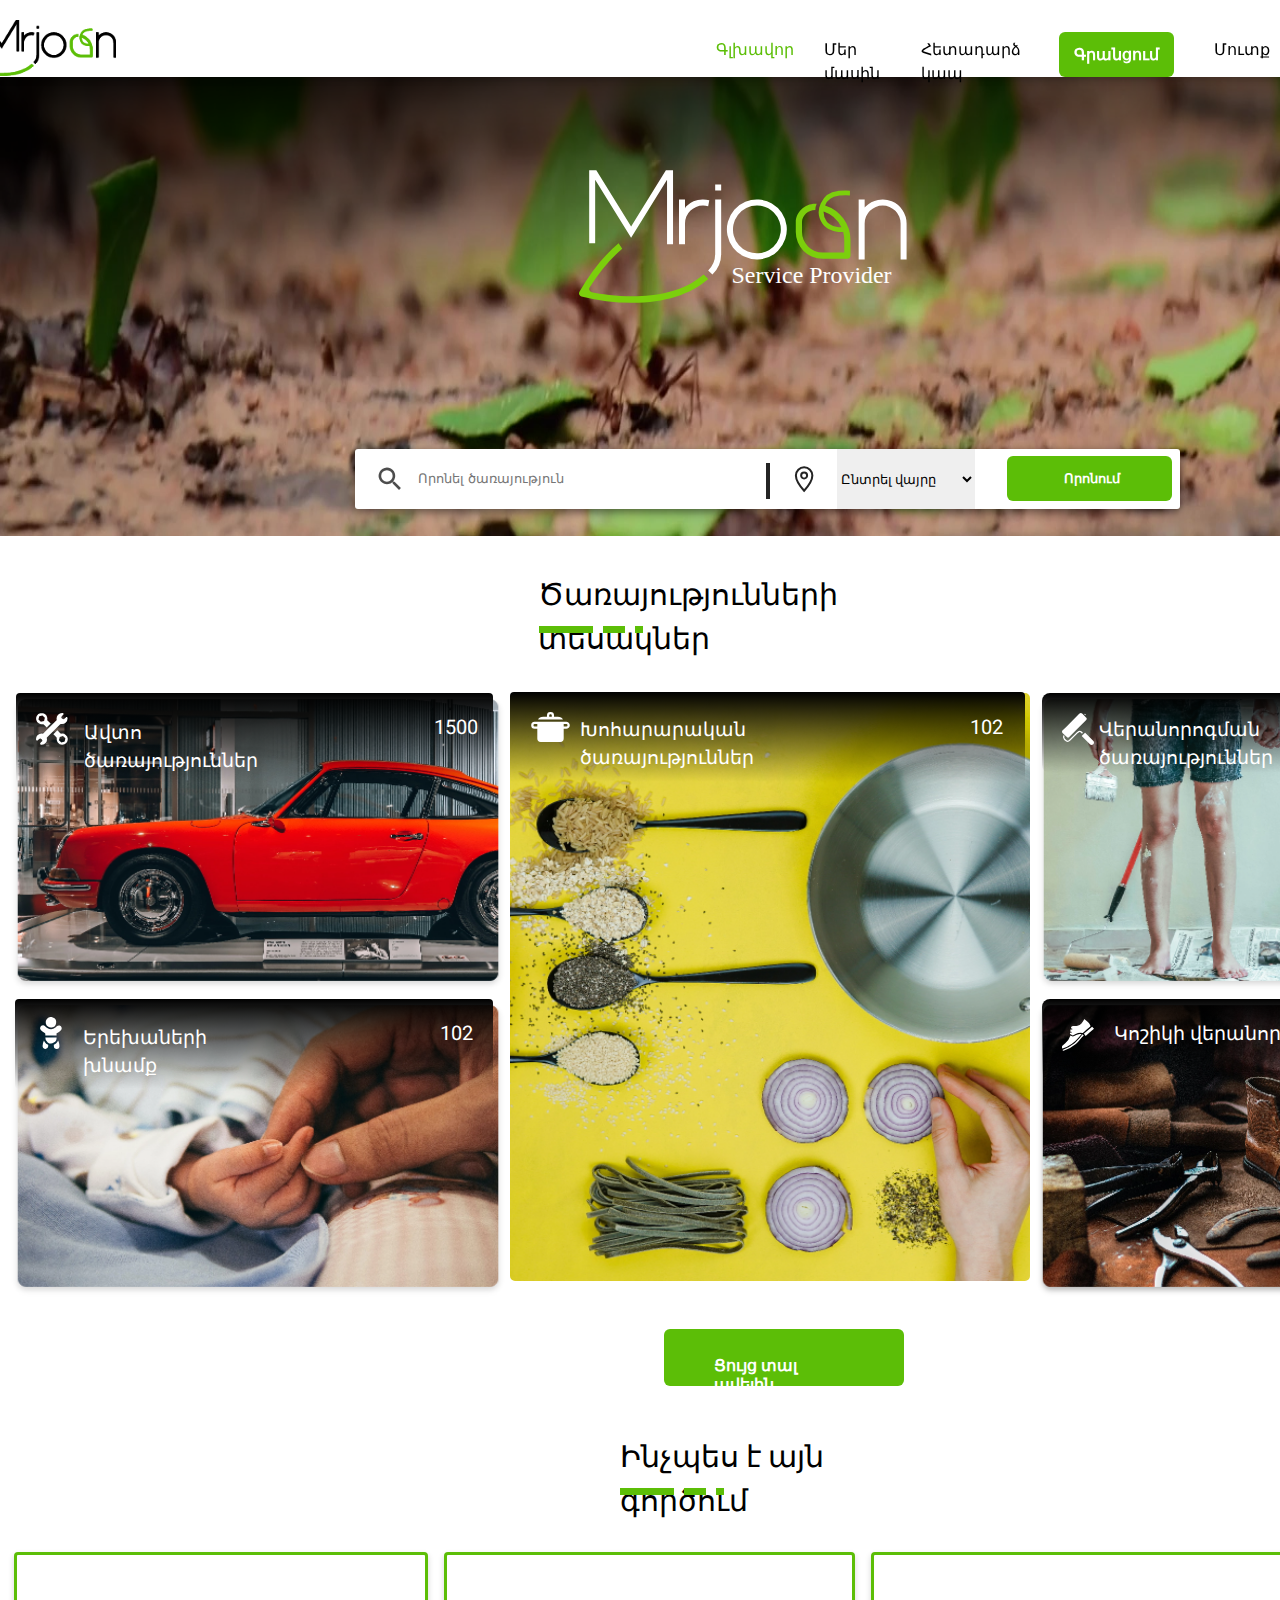
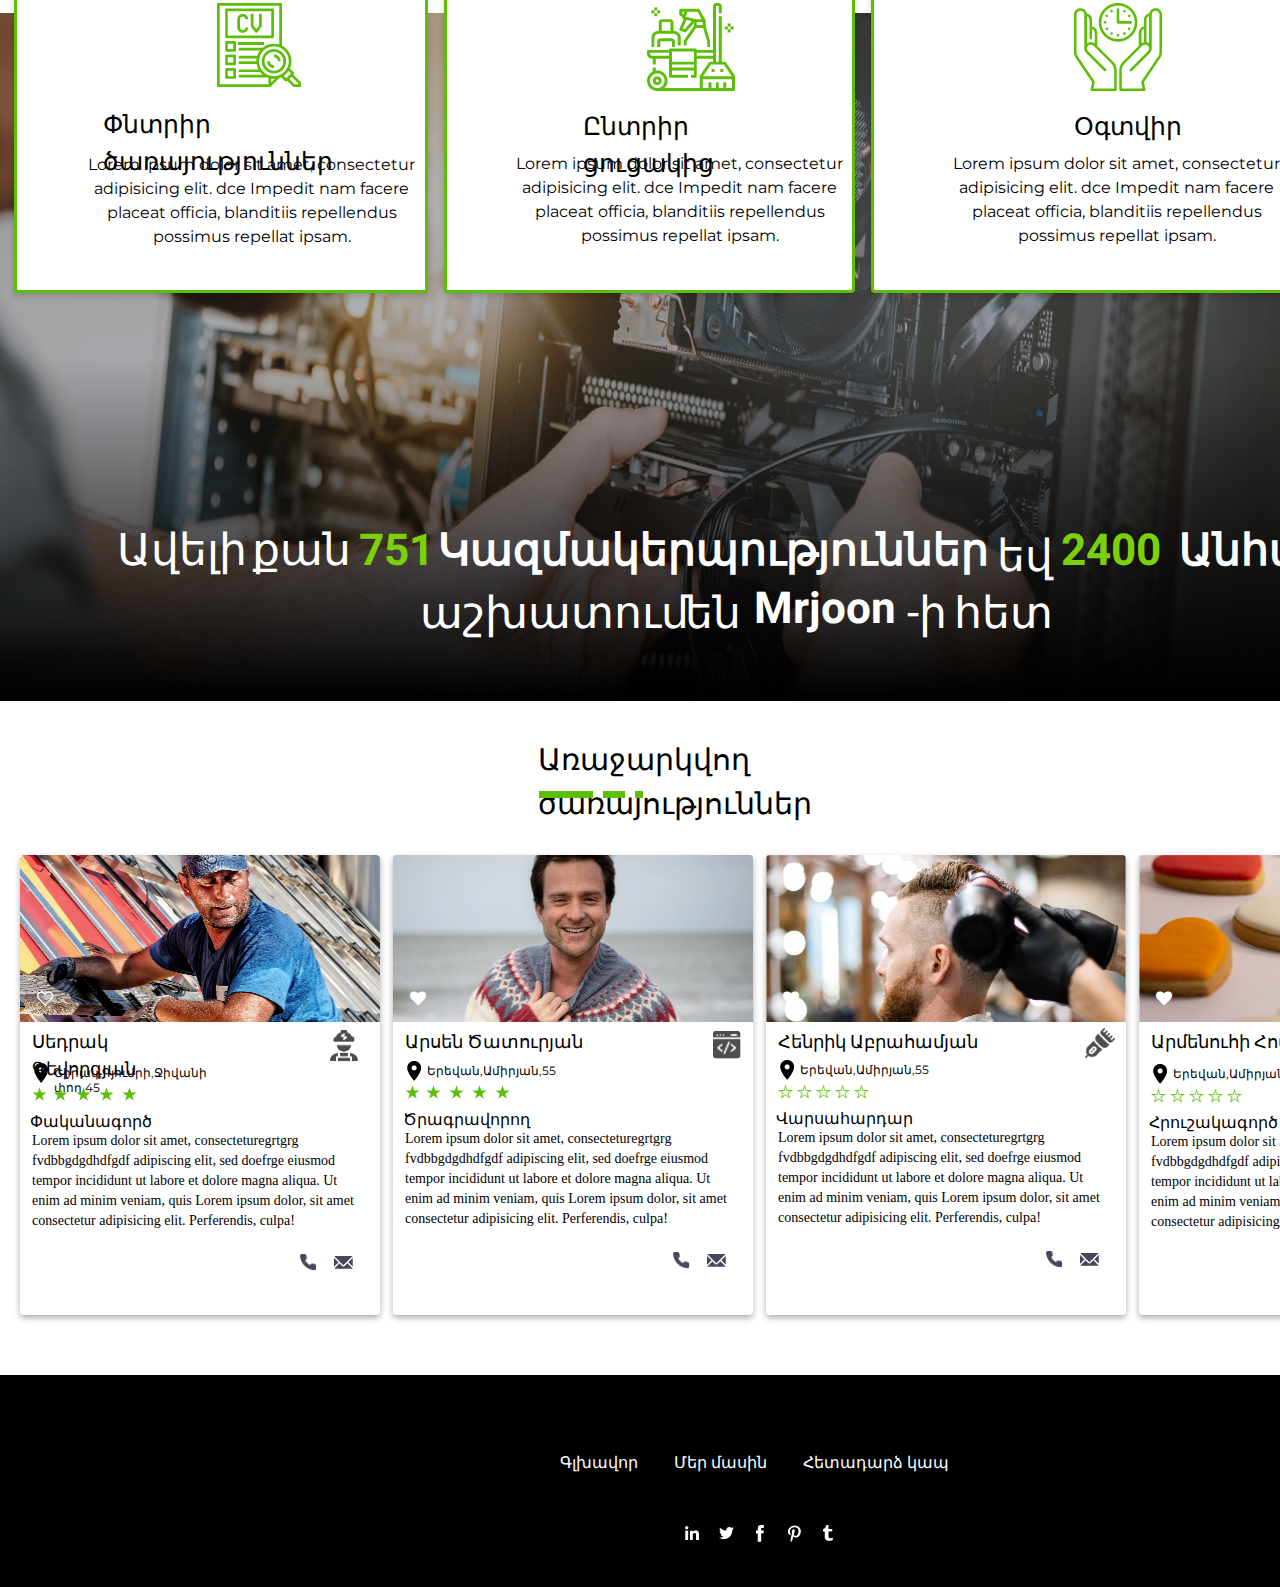
==== index.html @ b2a1189c "first" ====
<!DOCTYPE html>
<html lang="en">
<head>
    <meta charset="UTF-8">
    <meta http-equiv="X-UA-Compatible" content="IE=edge">
    <meta name="viewport" content="width=device-width, initial-scale=1.0">
    <title>Document</title>
    <link rel="stylesheet" href="style.css">
    <link href="https://cdn.jsdelivr.net/npm/bootstrap@5.1.3/dist/css/bootstrap.min.css" rel="stylesheet" integrity="sha384-1BmE4kWBq78iYhFldvKuhfTAU6auU8tT94WrHftjDbrCEXSU1oBoqyl2QvZ6jIW3" crossorigin="anonymous">
    <link rel="preconnect" href="https://fonts.googleapis.com">
    <link rel="preconnect" href="https://fonts.gstatic.com" crossorigin>
    <link href="https://fonts.googleapis.com/css2?family=Montserrat:wght@400;500;700&display=swap" rel="stylesheet">
    <link rel="preconnect" href="https://fonts.googleapis.com">
    <link rel="preconnect" href="https://fonts.gstatic.com" crossorigin>
    <link href="https://fonts.googleapis.com/css2?family=Heebo:wght@500&family=Montserrat:wght@400;700&display=swap" rel="stylesheet">
    <link rel="stylesheet" href="https://stackpath.bootstrapcdn.com/font-awesome/4.7.0/css/font-awesome.min.css">
</head>
<body>

<header class="container-fluid">
  <nav class="mynav">
    <ul class="myul">
      <img class="mymrjon" src="./img/Group 2733.png" alt="">
      <li class="home"><a class="ahome" href="#">Գլխավոր</a></li>
      <li class="about"><a href="#">Մեր մասին</a></li>
      <li class="contact"><a href="#">Հետադարձ կապ</a></li>
      <li class="regist"><button class="butregist"><a class="das" href="./grancum/grancum.html">Գրանցում</a></button></li>
      <li class="welcome"><a href="../mutq/mutq.html">Մուտք</a></li>
    </ul>
  </nav>
</header>

<section class="mrjprovider">
  <img class="logmrjon" src="./img/Group 2735.svg" alt="">
  <div class="search">
    <img class="searchicon" src="./img/search_black_24dp.svg" alt="">
    <input type="text" id="searchinput" placeholder="Որոնել ծառայություն">
    <div class="bord"></div>
    <img class="searchicon" src="./img/Place Icon.svg" alt="">
    <select name="" id="" class="mysel">
      <option value="" class="myoption">Ընտրել վայրը</option>
    </select>
    <button id="searchbut"><a href="#" id="voronum">Որոնում</a></button>
  </div>
</section>

<h6 class="service">Ծառայությունների տեսակներ</h6>

<div class="borders">
  <div class="b1"></div>
  <div class="b2"></div>
  <div class="b3"></div>
</div>


<section class="services">
   <div class="aaaa">
    <div class="car">
      <div class="gorciqner">
        <div class="klyuch"></div>
        <h6 class="ser">Ավտո ծառայություններ</h6>
        <h6 class="num1500">1500</h6>
      </div>
    </div>
    <div class="baby">
      <div class="babyies">
        <div class="babicon"></div>
        <h6 class="xnamq">Երեխաների խնամք</h6>
        <h6 class="num102">102</h6>
      </div>
    </div>
   </div>

   <div class="bbbb">
    <div class="povr">
      <div class="povres">
        <div class="povicon"></div>
        <h6 class="povser">Խոհարարական ծառայություններ</h6>
        <h6 class="pov102">102</h6>
      </div>
    </div>
   </div>

   <div class="cccc">
    <div class="ren">
     <div class="renaus">
      <div class="renicon"></div>
      <h6 class="renser">Վերանորոգման ծառայություններ</h6>
      <h6 class="num2">2</h6>
     </div>
    </div>
    <div class="shoes">
      <div class="shoesflex">
        <div class="shoesicon"></div>
        <h6 class="shoesrem">Կոշիկի վերանորոգում</h6>
        <h6 class="num36">36</h6>
      </div>
    </div>
   </div>
</section>

<!-- gorcel -->

<section class="g">
  <button class="cuycbut"><p class="txt">Ցույց տալ ավելին</p></button>
  <h6 class="araj">Ինչպես է այն գործում</h6>
  <div class="borders1">
    <div class="b1"></div>
    <div class="b2"></div>
    <div class="b3"></div>
  </div>
</section>

<section class="green">
    <div class="gren1">
      <div class="cv"></div>
      <h6 class="searchtxt">Փնտրիր ծառայություններ</h6>
      <div class="text">
        Lorem ipsum dolor sit amet, 
        consectetur adipisicing elit. dce
        Impedit nam facere placeat officia, 
        blanditiis repellendus possimus repellat ipsam.
      </div>
    </div>
    <div class="gren2">
      <div class="vib"></div>
      <h6 class="cuc">Ընտրիր ցուցակից</h6>
      <div class="text1">
        Lorem ipsum dolor sit amet, 
        consectetur adipisicing elit. dce
        Impedit nam facere placeat officia, 
        blanditiis repellendus possimus repellat ipsam.
      </div>
    </div>
    <div class="gren3">
      <div class="time"></div>
      <h6 class="og">Օգտվիր</h6>
      <div class="text1 x2">
        Lorem ipsum dolor sit amet, 
        consectetur adipisicing elit. dce
        Impedit nam facere placeat officia, 
        blanditiis repellendus possimus repellat ipsam.
      </div>
    </div>
</section>

<!-- plakat -->
<section class="plakat">
  <div class="rec">
    <h6 class="aveli">Ավելի</h6>
    <h6 class="qan">քան</h6>
    <b class="num751">751</b>
    <b class="kazm">Կազմակերպություններ</b>
    <h6 class="ev">եվ</h6>
    <b class="num2400">2400</b>
    <b class="anhat">Անհատ</b>
  </div>

  <div class="rec1">
    <h6 class="work">աշխատում</h6>
    <h6 class="en">են</h6>
    <b class="mrjtext">Mrjoon</b>
    <h6 class="i">-ի</h6>
    <h6 class="het">հետ</h6>
  </div>
</section>

<!-- arajarkvox -->

<section class="arsection">
  <h6 class="artext">Առաջարկվող ծառայություններ</h6>
  <div class="borders">
    <div class="b1"></div>
    <div class="b2"></div>
    <div class="b3"></div>
  </div>
</section>

<!-- mens -->

<section class="men">
  <div class="pak">
    <div class="pakman">
      <i class="fa fa-heart-o" aria-hidden="true"></i>
    </div>
    <div class="anun">
      <h6 class="pakname">Սեդրակ Գեվորգյան</h6>
      <div class="pakicon"></div>
    </div>

    <div class="address">
      <div class="oxak"></div>
      <p class="shirak">Շիրակ,Գյումրի,Ջիվանի փող,45</p>
    </div>

    <div class="stars">
      <div class="star1"></div>
      <div class="star1 s2"></div>
      <div class="star1 s2"></div>
      <div class="star1 s2"></div>
      <div class="star1 s2"></div>
    </div>

    <h6 class="pakanagorc">Փականագործ</h6>

    <div class="paktext">Lorem ipsum dolor sit amet, consecteturegrtgrg fvdbbgdgdhdfgdf adipiscing elit, sed doefrge eiusmod tempor incididunt ut labore et dolore magna aliqua. Ut enim ad minim veniam, quis Lorem ipsum dolor, sit amet consectetur adipisicing elit. Perferendis, culpa!</div>

    <div class="tels">
      <div class="tel"></div>
      <div class="sms"></div>
    </div>
  </div>

  <div class="developer">
    <div class="front">
      <i class="fa fa-heart" aria-hidden="true"></i>
    </div>
    <div class="fr">
      <h6 class="frontman">Արսեն Ծատուրյան</h6>
      <div class="fronticon">
        
      </div>
    </div>
    <div class="adrress1">
      <div class="oxak"></div>
      <p class="shirak">Երեվան,Ամիրյան,55</p>
    </div>
    <div class="stars">
      <div class="star1"></div>
      <div class="star1 s2"></div>
      <div class="star1 s2"></div>
      <div class="star1 s2"></div>
      <div class="star1 s2"></div>
    </div>
    <h6 class="op">Ծրագրավորող</h6>
    <div class="paktext">Lorem ipsum dolor sit amet, consecteturegrtgrg fvdbbgdgdhdfgdf adipiscing elit, sed doefrge eiusmod tempor incididunt ut labore et dolore magna aliqua. Ut enim ad minim veniam, quis Lorem ipsum dolor, sit amet consectetur adipisicing elit. Perferendis, culpa!</div>
    <div class="tels">
      <div class="tel"></div>
      <div class="sms"></div>
    </div>
  </div>
  </div>

 
  <div class="barber">
    <div class="barberman">
      <i class="fa fa-heart" aria-hidden="true"></i>
    </div>
    <div class="baar">
      <h6 class="hen">Հենրիկ Աբրահամյան</h6>
      <div class="bab">
      </div>
    </div>
    <div class="adress2">
      <div class="oxak"></div>
      <p class="shirak">Երեվան,Ամիրյան,55</p>
    </div>
    <div class="opstars">
      <div class="star6 o1"></div>
      <div class="star6"></div>
      <div class="star6"></div>
      <div class="star6"></div>
      <div class="star6"></div>
    </div>
    <h6 class="vars">Վարսահարդար</h6>
    <div class="paktext">Lorem ipsum dolor sit amet, consecteturegrtgrg fvdbbgdgdhdfgdf adipiscing elit, sed doefrge eiusmod tempor incididunt ut labore et dolore magna aliqua. Ut enim ad minim veniam, quis Lorem ipsum dolor, sit amet consectetur adipisicing elit. Perferendis, culpa!</div>
    <div class="telephone">
      <div class="tel"></div>
      <div class="sms"></div>
    </div>
  </div>

  <div class="hr">
    <div class="hrushak">
      <i class="fa fa-heart" aria-hidden="true"></i>
    </div>
   <div class="hah">
    <h6 class="hrman">Արմենուհի Հովhաննիսյան</h6>
    <div class="hricon"></div>
   </div>
   <div class="adress2">
    <div class="oxak"></div>
    <p class="shirak">Երեվան,Ամիրյան,55</p>
  </div>
  <div class="opstars">
    <div class="star6 o1"></div>
    <div class="star6"></div>
    <div class="star6"></div>
    <div class="star6"></div>
    <div class="star6"></div>
  </div>
  <h6 class="hrash">Հրուշակագործ</h6>
  <div class="paktext">Lorem ipsum dolor sit amet, consecteturegrtgrg fvdbbgdgdhdfgdf adipiscing elit, sed doefrge eiusmod tempor incididunt ut labore et dolore magna aliqua. Ut enim ad minim veniam, quis Lorem ipsum dolor, sit amet consectetur adipisicing elit. Perferendis, culpa!</div>
  <div class="telephone">
    <div class="tel"></div>
    <div class="sms"></div>
  </div>
  </div>

</section>

<!-- footer -->
<footer class="foot">
  <nav class="fotnav">
    <ul class="fotul">
      <li class="fothome"><a href="#">Գլխավոր</a></li>
      <li><a href="#">Մեր մասին</a></li>
      <li><a href="#">Հետադարձ կապ</a></li>
    </ul>
  </nav>
  <div class="icons">
    <img class="in" src="./img/Group 2458.png" alt="">
    <img src="./img/Group 2457.png" alt="">
    <img src="./img/Group 2460 (1).svg" alt="">
    <img src="./img/Group 2459.png" alt="">
    <img src="./img/Group 2456.png" alt="">
  </div>
</footer>

<script src="script.js"></script>
<script src="https://cdn.jsdelivr.net/npm/bootstrap@5.1.3/dist/js/bootstrap.bundle.min.js" integrity="sha384-ka7Sk0Gln4gmtz2MlQnikT1wXgYsOg+OMhuP+IlRH9sENBO0LRn5q+8nbTov4+1p" crossorigin="anonymous"></script>    
<script src="https://cdn.jsdelivr.net/npm/@popperjs/core@2.10.2/dist/umd/popper.min.js" integrity="sha384-7+zCNj/IqJ95wo16oMtfsKbZ9ccEh31eOz1HGyDuCQ6wgnyJNSYdrPa03rtR1zdB" crossorigin="anonymous"></script>
<script src="https://cdn.jsdelivr.net/npm/bootstrap@5.1.3/dist/js/bootstrap.min.js" integrity="sha384-QJHtvGhmr9XOIpI6YVutG+2QOK9T+ZnN4kzFN1RtK3zEFEIsxhlmWl5/YESvpZ13" crossorigin="anonymous"></script>
</body>
  </html>
---- style.css ----
*{
    margin: 0;
    padding: 0;

}

body{
    font-family: 'Montserrat', sans-serif;
    font-family: 'Heebo', sans-serif;
}
/* header */


.container-fluid{
    width: 100%;
    background: #FFFFFF 0% 0% no-repeat padding-box;
    box-shadow: 0px 3px 6px #00000029;
    opacity: 1;
    position: fixed;
}

.mynav{
    width: 100%;
    height: 100%;
}

.myul{
    display: flex;
    width: 100%;
    height: 100%;
}

.mymrjon{
    width: 136px;
    height: 56px;
    background: transparent url('img/Group 2733.png') 0% 0% no-repeat padding-box;
    opacity: 1;
    background-size: 100% 100%;
    margin-top: 20px;
    margin-left: -20px;
}

.myul>li{
    list-style: none;
    margin-top: 38px;
}

.myul>li>a{
    color: black;
    text-decoration: none;
}

.myul>li>a:hover{
    color: #5CBE07;
}

.home{
width: 112px;
height: 32px;
opacity: 1;
margin-left: 600px;
}

.home>.ahome{
    color: #5CBE07;
}

.about{
width: 112px;
height: 32px;
opacity: 1;
margin-left: 30px;
}

.contact{
width: 153px;
height: 32px;
opacity: 1;
margin-left: 30px;
}

.welcome{
width: 112px;
height: 32px;
opacity: 1;
margin-left: 70px;
}

.myul>.regist{
width: 155px;
height: 45px;
margin-top: 32px;
margin-left: 8px;
}

.butregist{
width: 100%;
height: 100%;
background: #5CBE07 0% 0% no-repeat padding-box;
border-radius: 6px;
opacity: 1;
border: none;
margin-left: 30px;
}



.butregist>a{
    width: 79px;
    height: 21px;
    text-align: left;
    font-size: 16px;
    font-weight: 600;
    letter-spacing: 0px;
    color: #FFFFFF;
    opacity: 1;
    text-decoration: none;
    margin-top: 12px;
    margin-bottom: 12px;
}

.butregist:hover{
    opacity: 0.8;
    transition: 1s;
}

.butregist:hover .das{
    color: #000000;
}

/* section */

.mrjprovider{
    width: 100%;
    height: 536px;
    background: transparent url('img/Mask Group 1.png') 0% 0% no-repeat padding-box;
    opacity: 1;
    background-size: 100% 100%;
    background-color: #4f4f50;
}

.logmrjon{
width: 341px;
height: 133px;
margin-left: 579px;
margin-top: 170px;
}


/* search */

.search{
width: 825px;
height: 60px;
background: #FFFFFF 0% 0% no-repeat padding-box;
box-shadow: 0px 3px 10px #00000082;
opacity: 1;
margin-left: 355px;
margin-top: 139px;
display: flex;
border-radius: 3px;
}

.searchicon{
width: 32px;
height: 32px;
opacity: 1;
margin-top: 15.66px;
margin-left: 21.41px;
}

#searchinput{
width: 167px;
height: 21px;
margin-top: 19px;
margin-left: 13.59px;
border: none;
}

.searchinput::placeholder{
text-align: left;
font-size: 16px;
font-weight: 400;
letter-spacing: 0px;
color: #4D4D4D;
opacity: 0.61;
}

.bord{
    width: 0px;
    height: 32px;
    border: 2px solid #242424;
    opacity: 1;
    margin-left: 181px;
    margin-top: 13.5px;
}

.searchicon{
width: 28px;
height: 28px;
opacity: 1;
}


.mysel{
    border: none;
    margin-left: 17.31px;
    padding-right: 22px;
}

.myoption{
    width: 111px;
    height: 21px;
    text-align: left;
    font-size: 19px;
    font-weight: 400;
    letter-spacing: 0px;
    color: #242424;
    margin-top: 19px;
}

#searchbut{
width: 175px;
height: 45px;
background: #5CBE07 0% 0% no-repeat padding-box;
border-radius: 6px;
opacity: 1;
border: none;
margin-left: 32px;
margin-top: 7px;
margin-right: 8px;
}

#searchbut:hover{
    opacity: 0.8;
    transition: 1s;
}

#searchbut:hover #voronum{
    color: #000000;
}

#voronum{
width: 66px;
height: 21px;
text-align: left;
font-weight: 600;
letter-spacing: 0px;
color: #FFFFFF;
opacity: 1;
margin-left: 5px;
margin-top: 13px;
text-decoration: none;
}

/* services */

.service{
width: 445px;
height: 40px;
text-align: left;
font-size: 30px;
font-weight: 400;
letter-spacing: 0px;
color: #000000;
opacity: 1;
margin-left: 538px;
margin-top: 38px;
}

.borders{
    display: flex;
    margin-left: 539px;
    margin-top: 12px;
}

.b1{
width: 54px;
height: 7px;
background: #5CBE07 0% 0% no-repeat padding-box;
opacity: 1;
}

.b2{
width: 22px;
height: 7px;
background: #5CBE07 0% 0% no-repeat padding-box;
opacity: 1;
margin-left: 10px;
}

.b3{
width: 8px;
height: 7px;
background: #5CBE07 0% 0% no-repeat padding-box;
opacity: 1;
margin-left: 10px;
}

/* service images */

.services{
    display: flex;
    width: 100%;
    margin-top: 57px;
}

.aaaa{
    width: 530px;
    height: 300px;;
    margin-left: 5px;
}


.bbbb{
    margin-left: -4px;
}


.cccc{
    margin-left: -2px;
}


.car{
width: 500px;
height: 300px;
border-radius: 8px;
border: 3px solid #FFFFFF;
opacity: 1;
background-image: url(./img/anthony-fomin-XDtFiMyk05Q-unsplash.png);
background-size: 100% 100%;
}

.car:hover{
    transform: scale(1);
    border: none;
}

.car:hover .gorciqner{
    width: 483px;
}

.baby{
width: 500px;
height: 300px;
border: 3px solid #FFFFFF;
border-radius: 8px;
opacity: 1;
background-image: url(./img/aditya-romansa-5zp0jym2w9M-unsplash.png);
background-size: 100% 100%;
}

.povr{
width: 520px;
height: 588px;
border-radius: 8px;
border: 3px solid #FFFFFF;
opacity: 1;
background-image: url(./img/toa-heftiba-oQvESMKUkzM-unsplash.png);
background-size: 100% 100%;
}

 .ren{
    width: 500px;
    height: 300px;
    opacity: 1;
    border-radius: 8px;
    background-image: url(./img/roselyn-tirado-GDWmu0bFfS4-unsplash.png);
    background-size: 100% 100%;
    border: 3px solid #FFFFFF;
    }
    
    .shoes{
    width: 500px;
    height: 300px;
    border-radius: 8px;
    opacity: 1;
    background-image: url(./img/jose-ramirez-ZcKOxYveLSI-unsplash.png);
    background-size: 100% 100%;
    border: 3px solid #FFFFFF;
    }


    .gorciqner{
        display: flex;
        width: 477px;
        height: 90px;
        border-radius: 4px;
        margin-left: 7.7px;
        background: transparent linear-gradient(180deg, #000000 0%, #00000000 100%) 0% 0% no-repeat padding-box;
    }

    .klyuch{
      width: 32px;
      height: 32px;
     /* UI Properties */
      background: transparent url('img/Group 3044.svg') 0% 0% no-repeat padding-box;
      opacity: 1;
      background-size: 100% 100%;
      margin-top: 20px;
      margin-left: 20px;
    }

    .ser{
    width: 220px;
    height: 24px;
    text-align: left;
    font-size: 19px;
    font-weight: 400;
    letter-spacing: 0px;
    color: #FFFFFF;
    opacity: 1;
    margin-top: 26px;
    margin-left: 16px;
}

    .num1500{
        width: 50px;
        height: 30px;
        text-align: left;
        font-size: 20px;
        font-weight: 400;
        letter-spacing: 0px;
        color: #FFFFFF;
        opacity: 1;
        margin-left: 130px;
        margin-top: 20px;
    }

    .babyies{
        display: flex;
        width: 478px;
        height: 90px;
        border-radius: 4px;
        margin-left: 7px;
        background: transparent linear-gradient(180deg, #000000 0%, #00000000 100%) 0% 0% no-repeat padding-box;
    }

    .babicon{
         width: 32px;
         height: 32px;
         background: transparent url('img/Group 3042.svg') 0% 0% no-repeat padding-box;
         opacity: 1;
         background-size: 100% 100%;
         margin-left: 20.43px;
         margin-top: 18px;
    }

    .xnamq{
        width: 200px;
        height: 24px;
        text-align: left;
        font-size: 19px;
        font-weight: 400;
        letter-spacing: 0px;
        color: #FFFFFF;
        opacity: 1;
        margin-top: 25px;
        margin-left: 16px;
    }

    .num102{
        width: 40px;
        height: 30px;
        text-align: left;
        font-size: 20px;
        font-weight: 400;
        letter-spacing: 0px;
        color: #FFFFFF;
        opacity: 1;
        margin-left: 157px;
        margin-top: 20px
    }

    .povres{
        display: flex;
        width: 515px;
        height: 90px;
        margin-top: -1px;
        border-radius: 4px;
        margin-left: -0.1px;
        background: transparent linear-gradient(180deg, #000000 0%, #00000000 100%) 0% 0% no-repeat padding-box;
    }

    .povicon{
        width: 39px;
        height: 30px;
        background: transparent url('img/cooking-pot.svg') 0% 0% no-repeat padding-box;
        opacity: 1;
        background-size: 100% 100%;
        margin-top: 20px;
        margin-left: 20.66px;
    }


    .povser{
       width: 320px;
       height: 24px;
       text-align: left;
       font-size: 19px;
       font-weight: 400;
       letter-spacing: 0px;
       color: #FFFFFF;
       opacity: 1;
       margin-top: 24px;
       margin-left: 10px;
    }

    .pov102{
        width: 40px;
        height: 30px;
        font-size: 20px;
        font-weight: 400;
        text-align: left;
        letter-spacing: 0px;
        color: #FFFFFF;
        opacity: 1;
        margin-top: 21px;
        margin-left: 70px;
    }

    .renicon{
        width: 32px;
        height: 32px; 
        background: transparent url('img/Group 3053.svg') 0% 0% no-repeat padding-box;
        opacity: 1;
        background-size: 100% 100%;
        margin-top: 20px;
        margin-left: 20px;
    }

    .renaus{
        display: flex;
        width: 477px;
        height: 80px;
        border-radius: 8px;
        margin-left: 8px;
        background: transparent linear-gradient(180deg, #000000 0%, #00000000 100%) 0% 0% no-repeat padding-box;
    }

    .renser{
        width: 321px;
        height: 24px;
        text-align: left;
        font-size: 19px;
        font-weight: 400;
        letter-spacing: 0px;
        color: #FFFFFF;
        opacity: 1;
        margin-top: 23px;
        margin-left: 5px;
    }

    .num2{
        width: 14px;
        height: 30px;
        text-align: left;
        font-size: 20px;
        font-weight: 400;
        letter-spacing: 0px;
        color: #FFFFFF;
        opacity: 1;
        margin-top: 21px;
        margin-left: 69px;

    }

    .shoesflex{
        display: flex;
        width: 478px;
        height: 80px;
        border-radius: 8px;
        margin-left: 8px;
        background: transparent linear-gradient(180deg, #000000 0%, #00000000 100%) 0% 0% no-repeat padding-box;
    }

    .shoesicon{
        width: 32px;
        height: 32px;
        background: transparent url('img/shoe repair.svg') 0% 0% no-repeat padding-box;
        opacity: 1;
        background-size: 100% 100%;
        margin-top: 20px;
        margin-left: 20px;
    }

    .shoesrem{
        width: 250px;
        height: 24px;
        text-align: left;
        font-size: 19px;
        font-weight: 400;
        letter-spacing: 0px;
        color: #FFFFFF;
        opacity: 1;
        margin-top: 21px;
        margin-left: 20px;
    }

    .num36{
        width: 30px;
        height: 30px;
        text-align: left;
        font-size: 20px;
        font-weight: 400;
        letter-spacing: 0px;
        color: #FFFFFF;
        opacity: 1;
        margin-top: 18px;
        margin-left: 110px;
    }



    /*gorcel  */

    .g{
        width: 100%;
    }

    .cuycbut{
        width: 240px;
        height: 57px;
        background: #5CBE07 0% 0% no-repeat padding-box;
        border-radius: 6px;
        opacity: 1;
        margin-left: 664px;
        margin-top: 27px;
        border: none;
    }

    .cuycbut:hover .txt{
        color: #000000;
    }

    .cuycbut:hover{
        opacity: 0.8;
        transition: 1s;
    }

    .txt{
        width: 140px;
        height: 21px;
        text-align: left;
        font-size: 16px;
        font-weight: 600;
        letter-spacing: 0px;
        color: #FFFFFF;
        opacity: 1;
        margin-left: 50px;
        margin-top: 17px;
    }

    .araj{
        width: 326px;
        height: 40px;
        text-align: left;
        font-size: 30px;
        font-weight: 400;
        letter-spacing: 0px;
        color: #000000;
        opacity: 1;
        margin-left: 620px;
        margin-top: 39px;
    }

    .borders1{
        display: flex;
        margin-left: 620px;
        margin-top: 12px;
    }

    /* green */

    .green{
        width: 100%;
        display: flex;
        margin-top: 57px;
    }

    .gren1{
        width: 485px;
        height: 335px;
        background: #FFFFFF 0% 0% no-repeat padding-box;
        box-shadow: 0px 3px 6px #00000029;
        border: 3px solid #5CBE07;
        opacity: 1;
        border-radius: 4px;
        margin-right: 16px;
        margin-left: 14px;
    }

    .gren2{
        width: 485px;
        height: 335px;
        background: #FFFFFF 0% 0% no-repeat padding-box;
        box-shadow: 0px 3px 6px #00000029;
        border: 3px solid #5CBE07;
        opacity: 1;
        border-radius: 4px;
        margin-right: 16px;
    }

    .gren3{
        width: 485px;
        height: 335px;
        background: #FFFFFF 0% 0% no-repeat padding-box;
        box-shadow: 0px 3px 6px #00000029;
        border: 3px solid #5CBE07;
        opacity: 1;
        border-radius: 4px;
    }

    .cv{
        width: 84px;
        height: 84px;
        background: transparent url('img/Group 2452.png') 0% 0% no-repeat padding-box;
        opacity: 1;
        background-size: 100% 100%;
        margin-left: 200px;
        margin-top: 48px;
    }

    .searchtxt{
        width: 322px;
        height: 26px;
        text-align: left;
        font-size: 25px;
        font-weight: 400;
        letter-spacing: 0px;
        color: #000000;
        opacity: 1;
        margin-left: 86px;
        margin-top: 20px;
    }

    .text{
        width: 343px;
        height: 77px;
        text-align: center;
        font: normal normal normal 16px/24px Montserrat;
        letter-spacing: 0px;
        color: #000000;
        opacity: 1;
        margin-left: 63px;
        margin-top: 20px;
    }

    .vib{
        width: 88px;
        height: 88px; 
        background: transparent url('img/cleaning-tools.png') 0% 0% no-repeat padding-box;
        opacity: 1;
        background-size: 100% 100%;
        margin-left: 200px;
        margin-top: 48px;
    }

    .cuc{
        width: 227px;
        height: 33px;
        text-align: left;
        letter-spacing: 0px;
        color: #000000;
        opacity: 1;
        margin-left: 136px;
        margin-top: 18px;
        font-size: 25px;
        font-weight: 400;
    }

    .text1{
        width: 345px;
        height: 88px;
        text-align: center;
        font: normal normal normal 16px/24px Montserrat;
        letter-spacing: 0px;
        color: #000000;
        opacity: 1;
        margin-left: 60px;
        margin-top: 10px;
    }

    .time{
        width: 88px;
        height: 88px;
        background: transparent url('img/time-management.png') 0% 0% no-repeat padding-box;
        opacity: 1;
        background-size: 100% 100%;
        margin-left: 200px;
        margin-top: 48px;
    }

    .og{
        width: 102px;
        height: 33px;
        text-align: left;
        font-size: 25px;
        font-weight: 400;
        letter-spacing: 0px;
        color: #000000;
        opacity: 1;
        margin-left: 200px;
        margin-top: 18px;
    }

    .x2{
        margin-left: 70px;
    }

    /* plakat */

    .plakat{
        width: 100%;
        height: 688px;
        background: transparent url('img/Group\ 2941.png') 0% 0% no-repeat padding-box;
        background-size: 100% 100%;
        margin-top: -280px;
    }

    .rec{
        width: 100%;
        display: flex;
    }

    .aveli{
        width: 127px;
        height: 69px;
        text-align: center;
        font-size: 44px;
        font-weight: 400;
        letter-spacing: 0px;
        color: #FFFFFF;
        margin-top: 506px;
        margin-left: 117px;
    }

    .qan{
        width: 106px;
        height: 69px;
        text-align: center;
        font-size: 44px;
        font-weight: 400;
        letter-spacing: 0px;
        color: #FFFFFF;
        margin-top: 506px;
        margin-left: 8px;
    }

    .kazm{
        width: 551px;
        height: 69px;
        text-align: center;
        font-size: 44px;
        font-weight: 700;
        letter-spacing: 0px;
        color: #FFFFFF;
        margin-top: 506px;
        margin-left: 25px;
    }

    .ev{
        width: 45px;
        height: 69px;
        text-align: center;
        font-size: 44px;
        font-weight: 400;
        letter-spacing: 0px;
        color: #FFFFFF;
        margin-top: 512px;
        margin-left: 8px;
    }

    .num751{
        width: 54px;
        height: 69px;
        text-align: center;
        font-size: 44px;
        font-weight: 700;
        letter-spacing: 0px;
        color: #7BCF0C;
        margin-top: 506px;
        margin-left: 8px;
    }

    .num2400{
        width: 151px;
        height: 69px;
        text-align: center;
        font-size: 44px;
        font-weight: 700;
        letter-spacing: 0px;
        color: #7BCF0C;
        margin-top: 506px;
    }

    .anhat{
        width: 101px;
        height: 69px;
        text-align: center;
        font-size: 44px;
        font-weight: 700;
        letter-spacing: 0px;
        color: #FFFFFF;
        margin-top: 506px;
    }

    .rec1{
        width: 100%;
        display: flex;
        margin-top: -12px;
    }

    .work{
        width: 263px;
        height: 69px;
        text-align: center;
        font-size: 44px;
        font-weight: 400;
        letter-spacing: 0px;
        color: #FFFFFF; 
        margin-left: 420px;
    }

    .en{
        width: 60px;
        height: 69px;
        text-align: center;
        font-size: 44px;
        font-weight: 400;
        letter-spacing: 0px;
        color: #FFFFFF;
    }

    .mrjtext{
        width: 164px;
        height: 69px;
        text-align: center;
        font-size: 44px;
        font-weight: 700;
        letter-spacing: 0px;
        color: #FFFFFF;
        margin-top: -5px;
    }

    .i{
        width: 29px;
        height: 69px;
        text-align: center;
        font-size: 44px;
        font-weight: 400;
        letter-spacing: 0px;
        color: #FFFFFF;
    }

    .het{
        width: 102px;
        height: 69px;
        text-align: center;
        font-size: 44px;
        font-weight: 400;
        letter-spacing: 0px;
        color: #FFFFFF;
        margin-left: 16px;
    }

    /* artext */

    .arsection{
        width: 100%;
    }

    .artext{
        width: 465px;
        height: 40px;
        text-align: left;
        font-size: 30px;
        font-weight: 400;
        letter-spacing: 0px;
        color: #000000;
        opacity: 1;
        margin-left: 538px;
        margin-top: 38px;
    }

    /* mens */

    .men{
        width: 100%;
        display: flex;
        margin-top: 57px;
    }



    .pak{
        width: 360px;
        height: 460px; 
        background: #FFFFFF 0% 0% no-repeat padding-box;
        box-shadow: 0px 3px 6px #00000052;
        border-radius: 4px;
        opacity: 1;
        margin-right: 13px;
        margin-left: 20px;
    }

    .developer{
        width: 360px;
        height: 460px;
        background: #FFFFFF 0% 0% no-repeat padding-box;
        box-shadow: 0px 3px 6px #00000052;
        border-radius: 4px;
        opacity: 1;
        margin-right: 13px;
    }

    .barber{
        width: 360px;
        height: 460px;
        background: #FFFFFF 0% 0% no-repeat padding-box;
        box-shadow: 0px 3px 6px #00000052;
        border-radius: 4px;
        opacity: 1;
        margin-right: 13px;
    }

    .hr{
        width: 360px;
        height: 460px;
        background: #FFFFFF 0% 0% no-repeat padding-box;
        box-shadow: 0px 3px 6px #00000052;
        border-radius: 4px;
        opacity: 1;
        margin-right: 13px;
    }



    .pakman{
        width: 360px;
        height: 167px;
        background: transparent url('img/ricardo-gomez-angel-IQDWnu2xfRI-unsplash.png') 0% 0% no-repeat padding-box;
        border-radius: 4px 4px 0px 0px;
        opacity: 1;
        background-size: 100% 100%;
    }

    .front{
        width: 360px;
        height: 167px;
        background: transparent url('img/valentina-giarre-UZYxxaJjujs-unsplash.png') 0% 0% no-repeat padding-box;
        opacity: 1;
        background-size: 100% 100%;
    }

    .barberman{
        width: 360px;
        height: 167px;
        background: transparent url('img/Mask Group 11.png') 0% 0% no-repeat padding-box;
        opacity: 1;
        background-size: 100% 100%;
    }

    .hrushak{
        width: 360px;
        height: 167px;
        background: transparent url('img/Mask\ Group\ 11@2x.png') 0% 0% no-repeat padding-box;
        opacity: 1;
        background-size: 100% 100%;
    }

    .anun{
        display: flex;
        width: 100%;
    }

    .pakname{
        width: 181px;
        height: 20px;
        text-align: left;
        font-size: 18px;
        font-weight: 400;
        letter-spacing: 0px;
        color: #000000;
        opacity: 1;
        margin-left: 12px;
        margin-top: 7px;
    }

    .pakicon{
        width: 28px;
        height: 31px;
        background: transparent url('img/electrician.png') 0% 0% no-repeat padding-box;
        opacity: 1;
        background-size: 100% 100%;
        margin-left: 117px;
        margin-top: 8px;
    }

    .address{
        display: flex;
        width: 100%;
    }

    .oxak{
        width: 24px;
        height: 24px;
        background: transparent url('img/Place Icon.png') 0% 0% no-repeat padding-box;
        opacity: 1;
        background-size: 100% 100%;
        margin-left: 10px;
    }

    .shirak{
        width: 178px;
        height: 16px;
        text-align: left;
        font: normal normal normal 12px/15px Montserrat;
        letter-spacing: 0px;
        color: #000000;
        opacity: 1;
        margin-top: 4px;
    }

    .stars{
        display: flex;
        width: 100%;
    }

    .star1{
        width: 19px;
        height: 18px;
        background-image: url(./img/Star\ Icon.svg);
        background-size: 100% 100%;
        margin-left: 10px;
    }

.s2{
    margin-right: 2px;
    margin-left: 2px;
}

.pakanagorc{
    width: 113px;
    height: 21px;
    text-align: left;
    font-size: 16px;
    font-weight: 400;
    letter-spacing: 0px;
    color: #000000;
    opacity: 1;
    margin-top: 7px;
    margin-left: 10px;
}

.paktext{
    width: 330px;
    height: 57px;
    text-align: left;
    font: normal normal normal 14px/20px Roboto;
    letter-spacing: 0px;
    color: #000000;
    opacity: 1;
    margin-left: 12px;
}

.tels{
    display: flex;
    width: 100%;
    margin-top: 66px;
}

.tel{
    width: 17px;
    height: 17px;
    background: transparent url('img/Group 2575.png') 0% 0% no-repeat padding-box;
    opacity: 1;
    background-size: 100% 100%;
    margin-left: 4px;
    margin-left: 280px;
}

.sms{
    width: 19px;
    height: 13px;
    background: transparent url('img/Path 109630.png') 0% 0% no-repeat padding-box;
    opacity: 1;
    background-size: 100% 100%;
    margin-top: 2px;
    margin-left: 17px;
}

/* frontman */

.fr{
    display: flex;
    width: 100%;
}

.frontman{
    width: 185px;
    height: 27px;
    text-align: left;
    font-size: 18px;
    font-weight: 400;
    letter-spacing: 0px;
    color: #000000;
    opacity: 1;
    margin-left: 12px;
    margin-top: 7px;
}

.fronticon{
    width: 28px;
    height: 28px;
    background: transparent url('img/web-development.png') 0% 0% no-repeat padding-box;
    opacity: 1;
    background-size: 100% 100%;
    margin-left: 123px;
    margin-top: 9px;
}

.adrress1{
    width: 100%;
    display: flex;
}

.op{
    width: 113px;
    height: 21px;
    text-align: left;
    font-size: 16px;
    font-weight: 400;
    letter-spacing: 0px;
    color: #000000;
    opacity: 1;
    margin-top: 7px;
    margin-left: 10px;
}

/* barberman */




.bab{
    width: 30px;
    height: 30px;
    background: transparent url('img/electric-razor.png') 0% 0% no-repeat padding-box;
    opacity: 1;
    background-size: 100% 100%;
    margin-left: 97px;
    margin-top: 6px;
}

.baar{
    width: 100%;
    display: flex;
}



.star6{
width: 19px;
height: 19px;
background: transparent url('img/Star Icon.png') 0% 0% no-repeat padding-box;
opacity: 1;
background-size: 100% 100%;
}

.opstars{
    display: flex;
    width: 100%;
}

.o1{
    margin-left: 10px;
}

.vars{
width: 125px;
height: 21px;
text-align: left;
font-size: 16px;
font-weight: 400;
letter-spacing: 0px;
color: #000000;
opacity: 1;
margin-left: 10px;
margin-top: 6px;
}

.hen{
width: 210px;
height: 27px;
text-align: left;
font-size: 18px;
font-weight: 400;
letter-spacing: 0px;
color: #000000;
opacity: 1;
margin-top: 7px;
margin-left: 12px;
}

.adress2{
    display: flex;
    width: 100%;
}

.telephone{
    display: flex;
    width: 100%;
    margin-top: 66px;
}

/* hrushak */

.hah{
    width: 100%;
    display: flex;
}

.hrman{
width: 260px;
height: 27px;
/* UI Properties */
text-align: left;
font-size: 18px;
font-weight: 400;
letter-spacing: 0px;
color: #000000;
opacity: 1;
margin-top: 7px;
margin-left: 12px;
}

.hricon{
width: 37px;
height: 33px;
background: transparent url('img/cookies-couple.png') 0% 0% no-repeat padding-box;
opacity: 1;
background-size: 100% 100%;
margin-top: 7px;
margin-left: 40px;
}

.hrash{
width: 118px;
height: 21px;
text-align: left;
font-size: 16px;
font-weight: 400;
letter-spacing: 0px;
color: #000000;
opacity: 1;
margin-left: 10px;
margin-top: 6px;
}

/* footer */

.foot{
width: 100%;    
height: 212px;
background: #010101 0% 0% no-repeat padding-box;
opacity: 1;
margin-top: 60px;
}



.fotul{
    display: flex;
    width: 100%;
    padding-top: 76px;

}

.fotnav>.fotul>li{
    list-style: none;
    margin-right: 36px;
}

.fotnav>.fotul>li>a{
    text-decoration: none;
    color: white;
}

.fothome{
    margin-left: 560px;
}

.icons{
    width: 100%;
    display: flex;
    margin-top: 46px;
}

.in{
    margin-left: 680px;
}

.icons>img{
    margin-right: 10px;
}

.fa-heart-o{
width: 24px;
height: 24px;
opacity: 1;
color: white;
margin-top: 135px;
margin-left: 17px;
}

.fa-heart{
width: 20px;
color: white;
opacity: 1;
margin-top: 135px;
margin-left: 17px;
}

/* searh bajin */
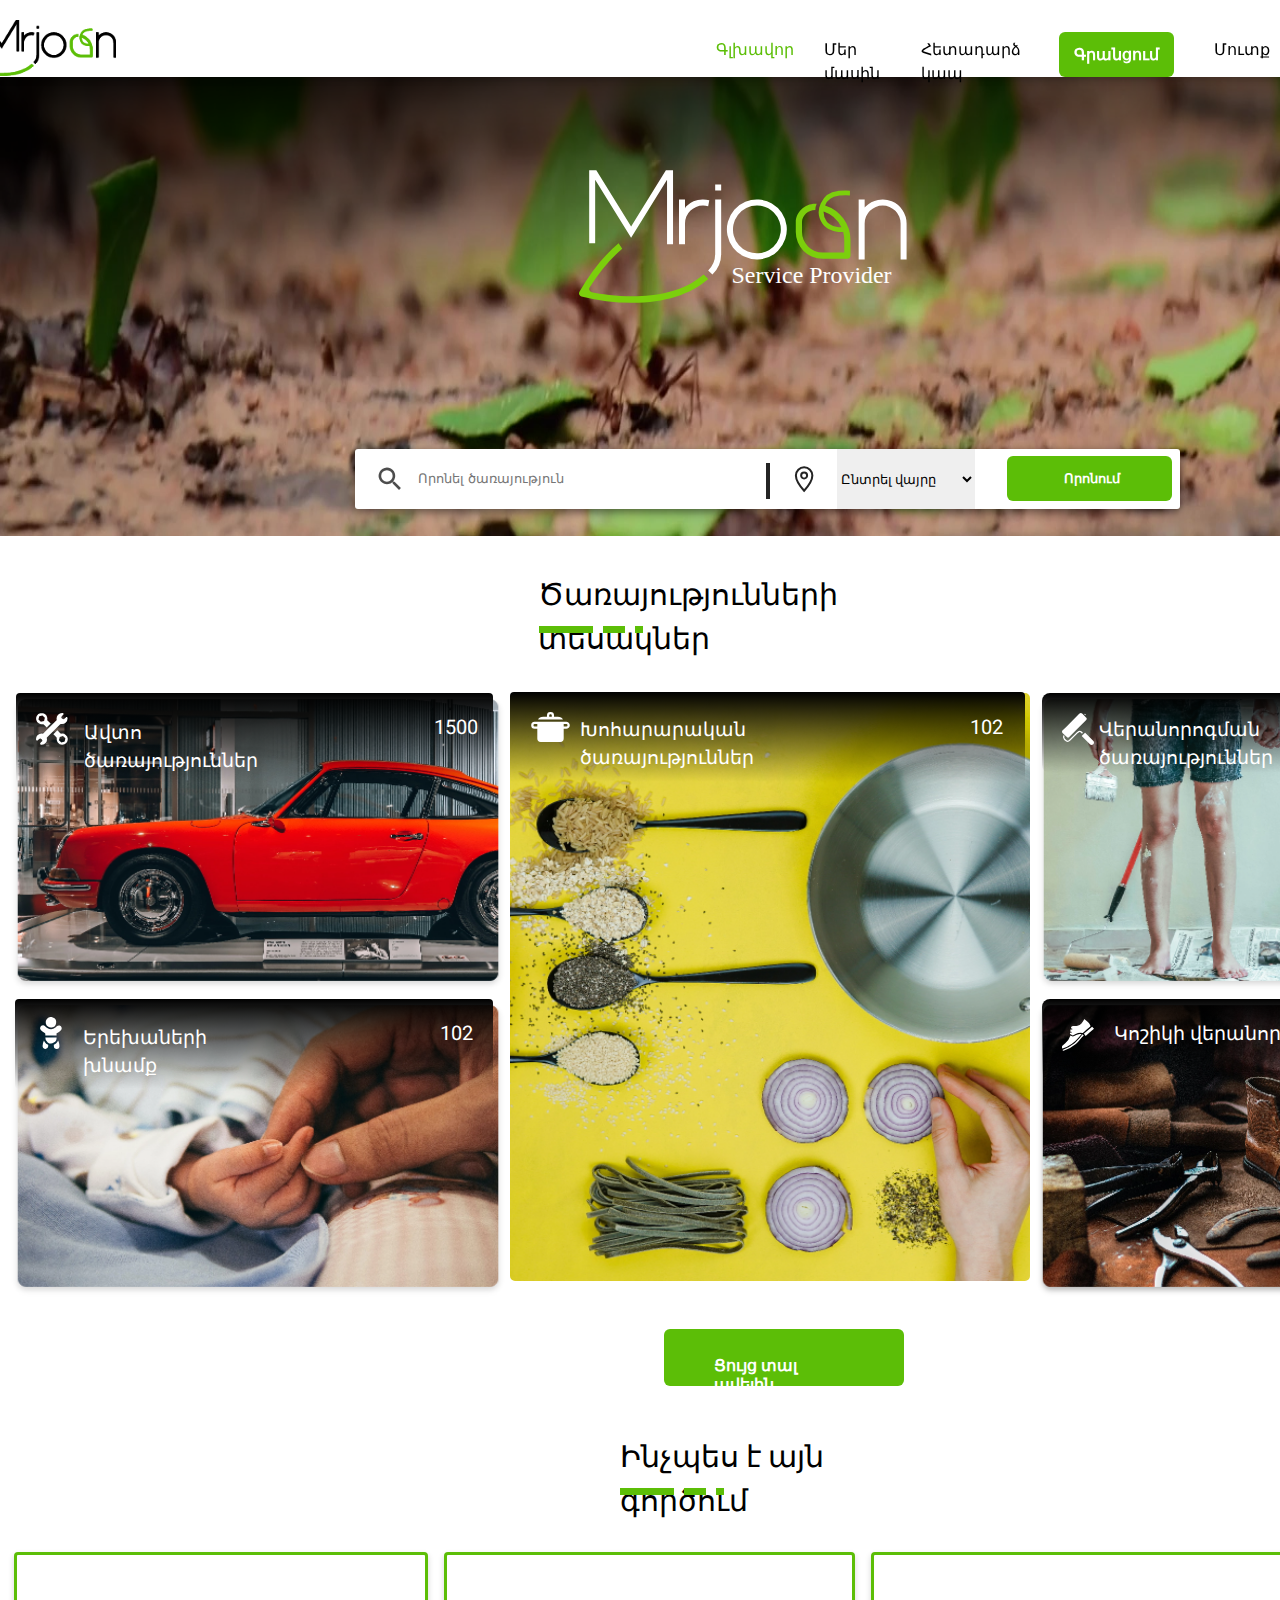
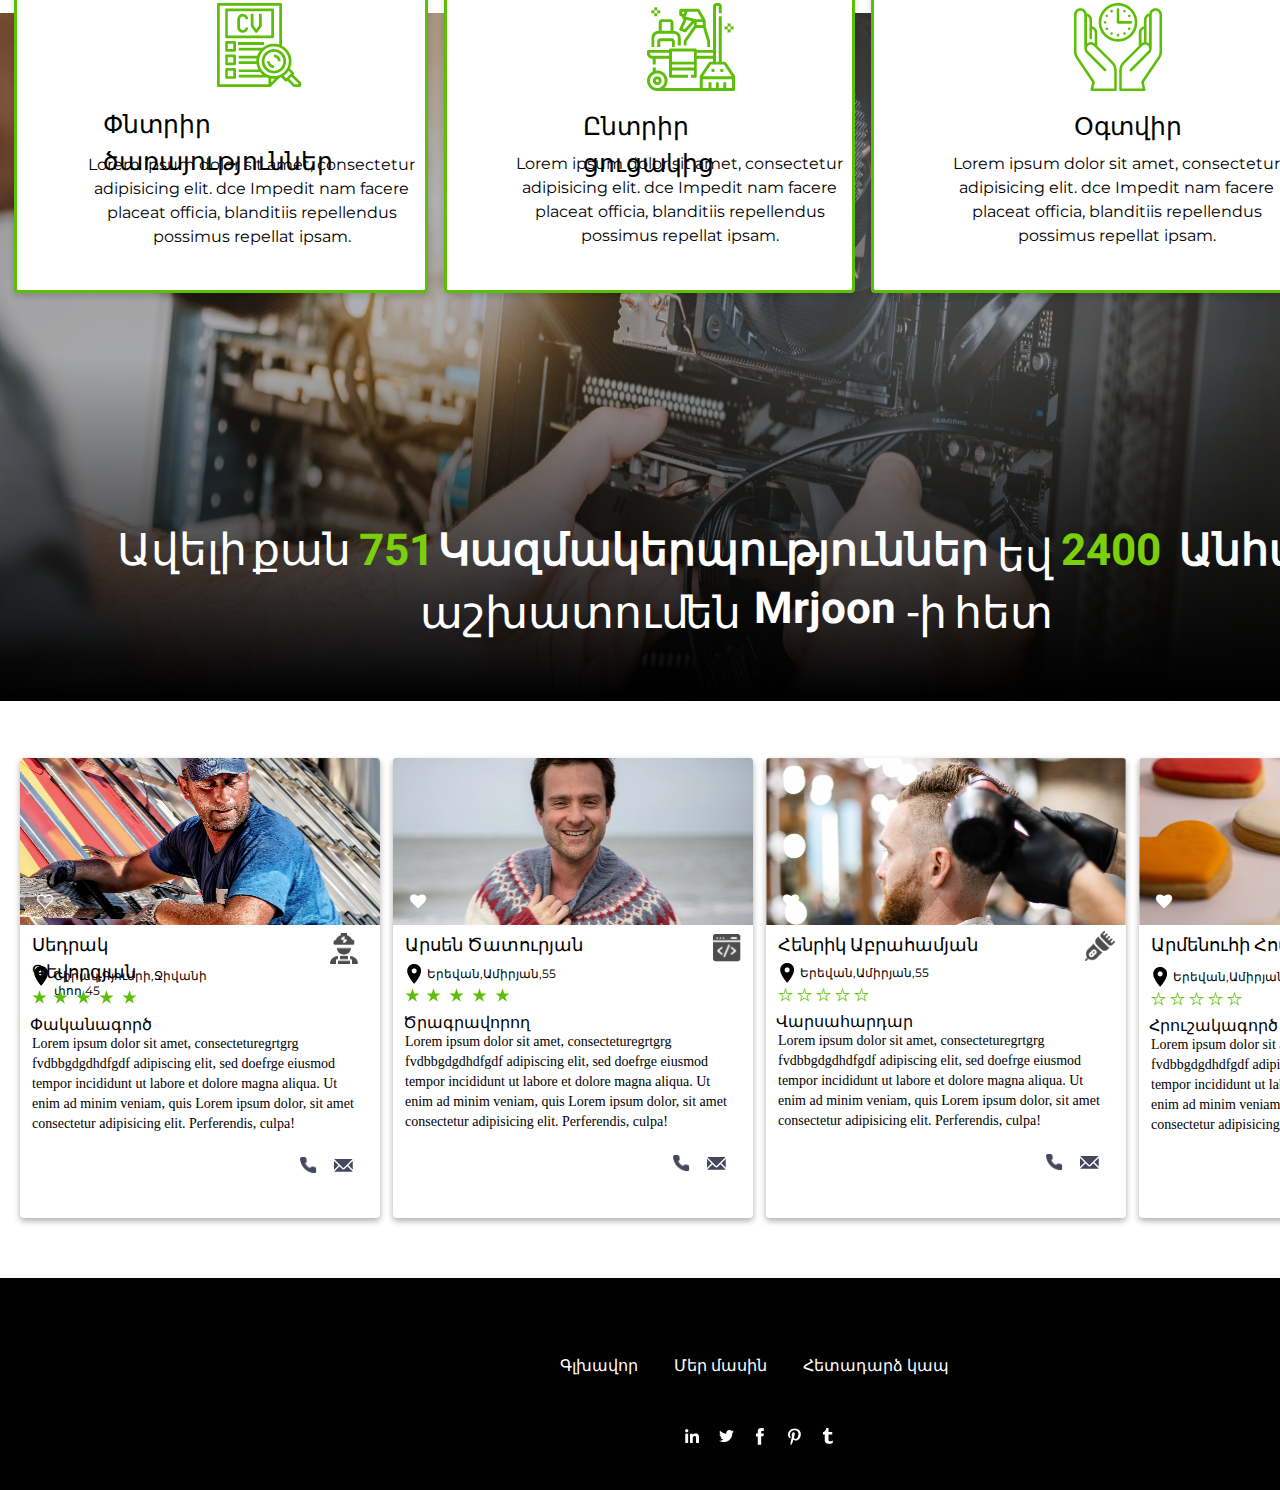
==== commit 1b9d5043: "op" ====
--- a/index.html
+++ b/index.html
@@ -167,14 +167,14 @@
 
 <!-- arajarkvox -->
 
-<section class="arsection">
+<!-- <section class="arsection">
   <h6 class="artext">Առաջարկվող ծառայություններ</h6>
   <div class="borders">
     <div class="b1"></div>
     <div class="b2"></div>
     <div class="b3"></div>
   </div>
-</section>
+</section> -->
 
 <!-- mens -->
 
--- a/style.css
+++ b/style.css
@@ -1325,7 +1325,6 @@
 .hrman{
 width: 260px;
 height: 27px;
-/* UI Properties */
 text-align: left;
 font-size: 18px;
 font-weight: 400;
